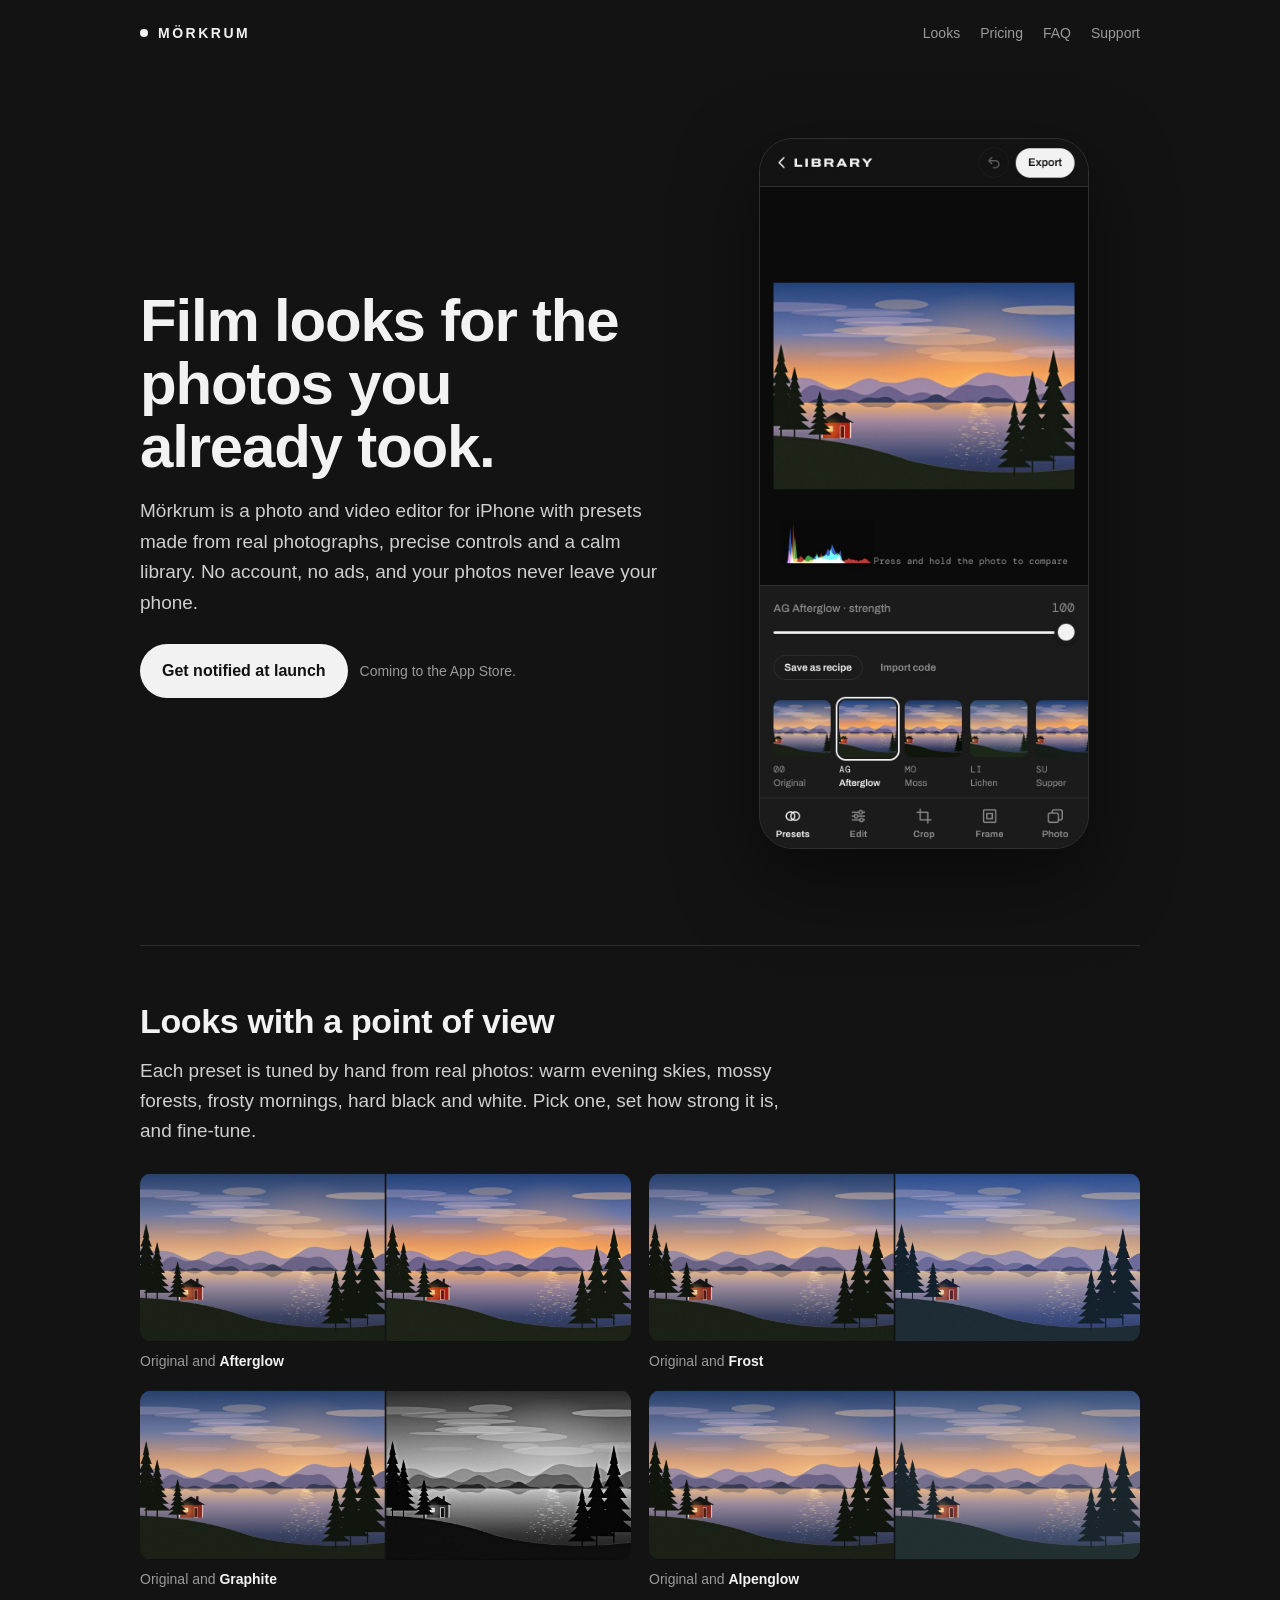
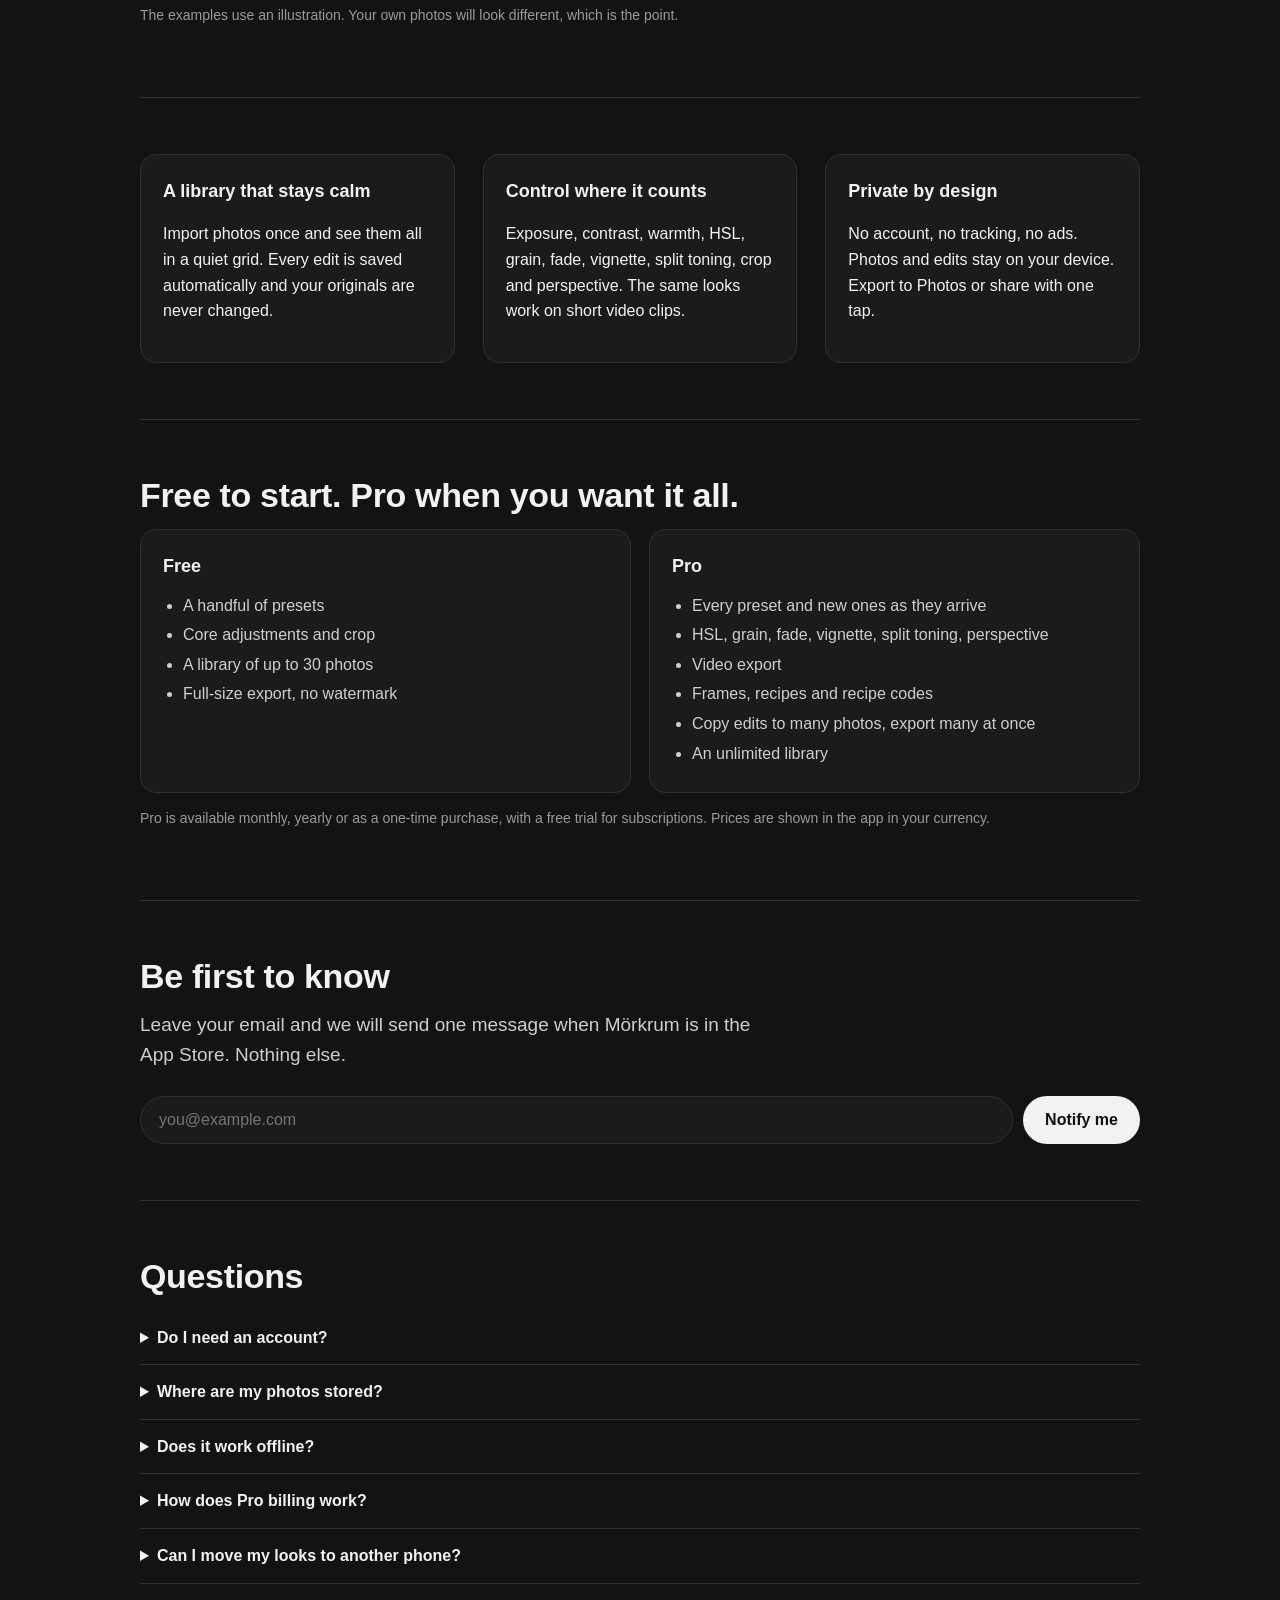
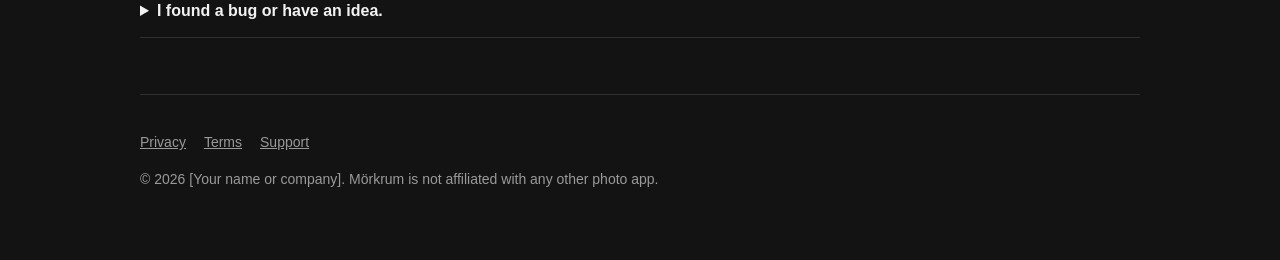
==== index.html @ 39f0fe03 "Silvra site" ====
<!DOCTYPE html>
<html lang="en">
<head>
<meta charset="utf-8">
<meta name="viewport" content="width=device-width,initial-scale=1">
<title>Mörkrum: film looks and a calm library for your photos</title>
<meta name="description" content="Mörkrum is a photo editor for iPhone with film-inspired presets, fine control and a private library. No account, no ads, nothing leaves your phone.">
<meta property="og:title" content="Mörkrum">
<meta property="og:description" content="Film-inspired presets and a calm library for your photos. No account. Nothing leaves your phone.">
<meta property="og:image" content="img/before-after-afterglow.jpg">
<link rel="stylesheet" href="style.css">
</head>
<body>
<div class="wrap">
  <header class="top">
    <a class="logo" href="./"><i></i>Mörkrum</a>
    <nav class="top"><a href="#looks">Looks</a><a href="#pricing">Pricing</a><a href="#faq">FAQ</a><a href="support.html">Support</a></nav>
  </header>

  <div class="hero">
    <div>
      <h1>Film looks for the photos you already took.</h1>
      <p class="lead">Mörkrum is a photo and video editor for iPhone with presets made from real photographs, precise controls and a calm library. No account, no ads, and your photos never leave your phone.</p>
      <div class="row">
        <a class="btn" href="#notify">Get notified at launch</a>
        <span class="small">Coming to the App Store.</span>
      </div>
    </div>
    <div class="phone"><img src="img/app-presets.jpg" alt="Mörkrum editing a photo with the Afterglow preset" width="780" height="1688"></div>
  </div>

  <section id="looks">
    <h2>Looks with a point of view</h2>
    <p class="lead">Each preset is tuned by hand from real photos: warm evening skies, mossy forests, frosty mornings, hard black and white. Pick one, set how strong it is, and fine-tune.</p>
    <div class="ba">
      <figure><img src="img/before-after-afterglow.jpg" alt="Before and after with the Afterglow preset" loading="lazy"><figcaption>Original and <b>Afterglow</b></figcaption></figure>
      <figure><img src="img/before-after-frost.jpg" alt="Before and after with the Frost preset" loading="lazy"><figcaption>Original and <b>Frost</b></figcaption></figure>
      <figure><img src="img/before-after-graphite.jpg" alt="Before and after with the Graphite preset" loading="lazy"><figcaption>Original and <b>Graphite</b></figcaption></figure>
      <figure><img src="img/before-after-alpenglow.jpg" alt="Before and after with the Alpenglow preset" loading="lazy"><figcaption>Original and <b>Alpenglow</b></figcaption></figure>
    </div>
    <p class="small">The examples use an illustration. Your own photos will look different, which is the point.</p>
  </section>

  <section>
    <div class="grid3">
      <div class="card"><h3>A library that stays calm</h3><p>Import photos once and see them all in a quiet grid. Every edit is saved automatically and your originals are never changed.</p></div>
      <div class="card"><h3>Control where it counts</h3><p>Exposure, contrast, warmth, HSL, grain, fade, vignette, split toning, crop and perspective. The same looks work on short video clips.</p></div>
      <div class="card"><h3>Private by design</h3><p>No account, no tracking, no ads. Photos and edits stay on your device. Export to Photos or share with one tap.</p></div>
    </div>
  </section>

  <section id="pricing">
    <h2>Free to start. Pro when you want it all.</h2>
    <div class="plans">
      <div class="card"><h3>Free</h3><ul><li>A handful of presets</li><li>Core adjustments and crop</li><li>A library of up to 30 photos</li><li>Full-size export, no watermark</li></ul></div>
      <div class="card"><h3>Pro</h3><ul><li>Every preset and new ones as they arrive</li><li>HSL, grain, fade, vignette, split toning, perspective</li><li>Video export</li><li>Frames, recipes and recipe codes</li><li>Copy edits to many photos, export many at once</li><li>An unlimited library</li></ul></div>
    </div>
    <p class="small">Pro is available monthly, yearly or as a one-time purchase, with a free trial for subscriptions. Prices are shown in the app in your currency.</p>
  </section>

  <section id="notify">
    <h2>Be first to know</h2>
    <p class="lead">Leave your email and we will send one message when Mörkrum is in the App Store. Nothing else.</p>
    <!-- TODO: byt action mot adressen till din e-posttjänst (till exempel Buttondown, Mailchimp eller Formspree). Se site/README.md. -->
    <form class="signup" action="mailto:hello@morkrum.app" method="post" enctype="text/plain">
      <input type="email" name="email" placeholder="you@example.com" aria-label="Email address" required>
      <button class="btn" type="submit">Notify me</button>
    </form>
  </section>

  <section id="faq">
    <h2>Questions</h2>
    <details><summary>Do I need an account?</summary><p>No. There is no sign-up and no login. Mörkrum works the moment you open it.</p></details>
    <details><summary>Where are my photos stored?</summary><p>On your device, inside the app. We do not upload your photos or edits anywhere. Your originals are kept as they are, and edits are saved separately.</p></details>
    <details><summary>Does it work offline?</summary><p>Yes. Editing, the library and export all work without a connection. Only buying or restoring Pro needs the internet.</p></details>
    <details><summary>How does Pro billing work?</summary><p>Pro is billed through your Apple ID. Subscriptions renew automatically until you cancel in your Apple ID settings, at least 24 hours before the period ends. There is also a one-time purchase that never renews.</p></details>
    <details><summary>Can I move my looks to another phone?</summary><p>Yes. Save a look as a recipe and share its code. Paste the code on another device to get the same look.</p></details>
    <details><summary>I found a bug or have an idea.</summary><p>Please write to <a href="mailto:support@morkrum.app">support@morkrum.app</a>. We read everything.</p></details>
  </section>

  <footer>
    <a href="privacy.html">Privacy</a><a href="terms.html">Terms</a><a href="support.html">Support</a>
    <p>© 2026 [Your name or company]. Mörkrum is not affiliated with any other photo app.</p>
  </footer>
</div>
</body>
</html>
---- style.css ----
:root{--bg:#131313;--panel:#1b1b1b;--line:#303030;--fg:#f2f2f2;--muted:#9a9a9a;color-scheme:dark}
*{box-sizing:border-box}
html{-webkit-text-size-adjust:100%}
body{margin:0;background:var(--bg);color:var(--fg);font:16px/1.6 -apple-system,BlinkMacSystemFont,"Segoe UI",Roboto,Helvetica,Arial,sans-serif;-webkit-font-smoothing:antialiased}
a{color:inherit}
.wrap{max-width:1040px;margin:0 auto;padding:0 20px}
header.top{display:flex;align-items:center;justify-content:space-between;padding:20px 0}
.logo{font-weight:800;letter-spacing:.18em;text-transform:uppercase;font-size:14px;text-decoration:none;display:flex;align-items:center;gap:10px}
.logo i{width:8px;height:8px;border-radius:50%;background:var(--fg);display:block}
nav.top a{margin-left:20px;color:var(--muted);text-decoration:none;font-size:14px}
nav.top a:hover{color:var(--fg)}
.hero{display:grid;gap:40px;align-items:center;padding:40px 0 64px}
@media(min-width:860px){.hero{grid-template-columns:1.1fr .9fr;padding:72px 0 96px}}
h1{font-size:clamp(34px,6vw,60px);line-height:1.05;margin:0 0 18px;letter-spacing:-.02em}
h2{font-size:clamp(24px,3.4vw,34px);line-height:1.15;margin:0 0 14px;letter-spacing:-.01em}
h3{font-size:18px;margin:0 0 6px}
.lead{font-size:19px;color:#cfcfcf;max-width:34em;margin:0 0 26px}
.btn{display:inline-block;background:var(--fg);color:#111;text-decoration:none;font-weight:700;padding:14px 22px;border-radius:999px;border:0;font-size:16px;cursor:pointer}
.btn.ghost{background:none;color:var(--fg);border:1px solid var(--line)}
.row{display:flex;gap:12px;flex-wrap:wrap;align-items:center}
.small{color:var(--muted);font-size:14px}
.phone{width:min(100%,330px);margin:0 auto;border-radius:34px;border:1px solid var(--line);overflow:hidden;box-shadow:0 30px 80px rgba(0,0,0,.5)}
.phone img{display:block;width:100%;height:auto}
section{padding:56px 0;border-top:1px solid var(--line)}
.grid3{display:grid;gap:28px}
@media(min-width:760px){.grid3{grid-template-columns:repeat(3,1fr)}}
.card{background:var(--panel);border:1px solid var(--line);border-radius:16px;padding:22px}
.ba{display:grid;gap:18px}
@media(min-width:760px){.ba{grid-template-columns:1fr 1fr}}
.ba figure{margin:0}
.ba img{width:100%;height:auto;display:block;border-radius:12px}
.ba figcaption{margin-top:8px;color:var(--muted);font-size:14px}
.ba figcaption b{color:var(--fg)}
.plans{display:grid;gap:18px}
@media(min-width:760px){.plans{grid-template-columns:1fr 1fr}}
.plans ul{margin:12px 0 0;padding-left:20px;color:#cfcfcf}
.plans li{margin:4px 0}
details{border-bottom:1px solid var(--line);padding:14px 0}
summary{cursor:pointer;font-weight:600}
details p{color:#cfcfcf;margin:10px 0 0}
form.signup{display:flex;gap:10px;flex-wrap:wrap}
form.signup input{flex:1 1 220px;min-width:0;background:var(--panel);border:1px solid var(--line);color:var(--fg);border-radius:999px;padding:14px 18px;font-size:16px}
footer{padding:36px 0 56px;border-top:1px solid var(--line);color:var(--muted);font-size:14px}
footer a{margin-right:18px}
article.doc{max-width:720px;padding:24px 0 72px}
article.doc h1{font-size:34px}
article.doc h2{font-size:20px;margin-top:34px}
article.doc p,article.doc li{color:#d6d6d6}
.todo{background:#2a2410;border:1px solid #5a4a14;color:#f0e2a8;border-radius:10px;padding:10px 14px;font-size:14px}
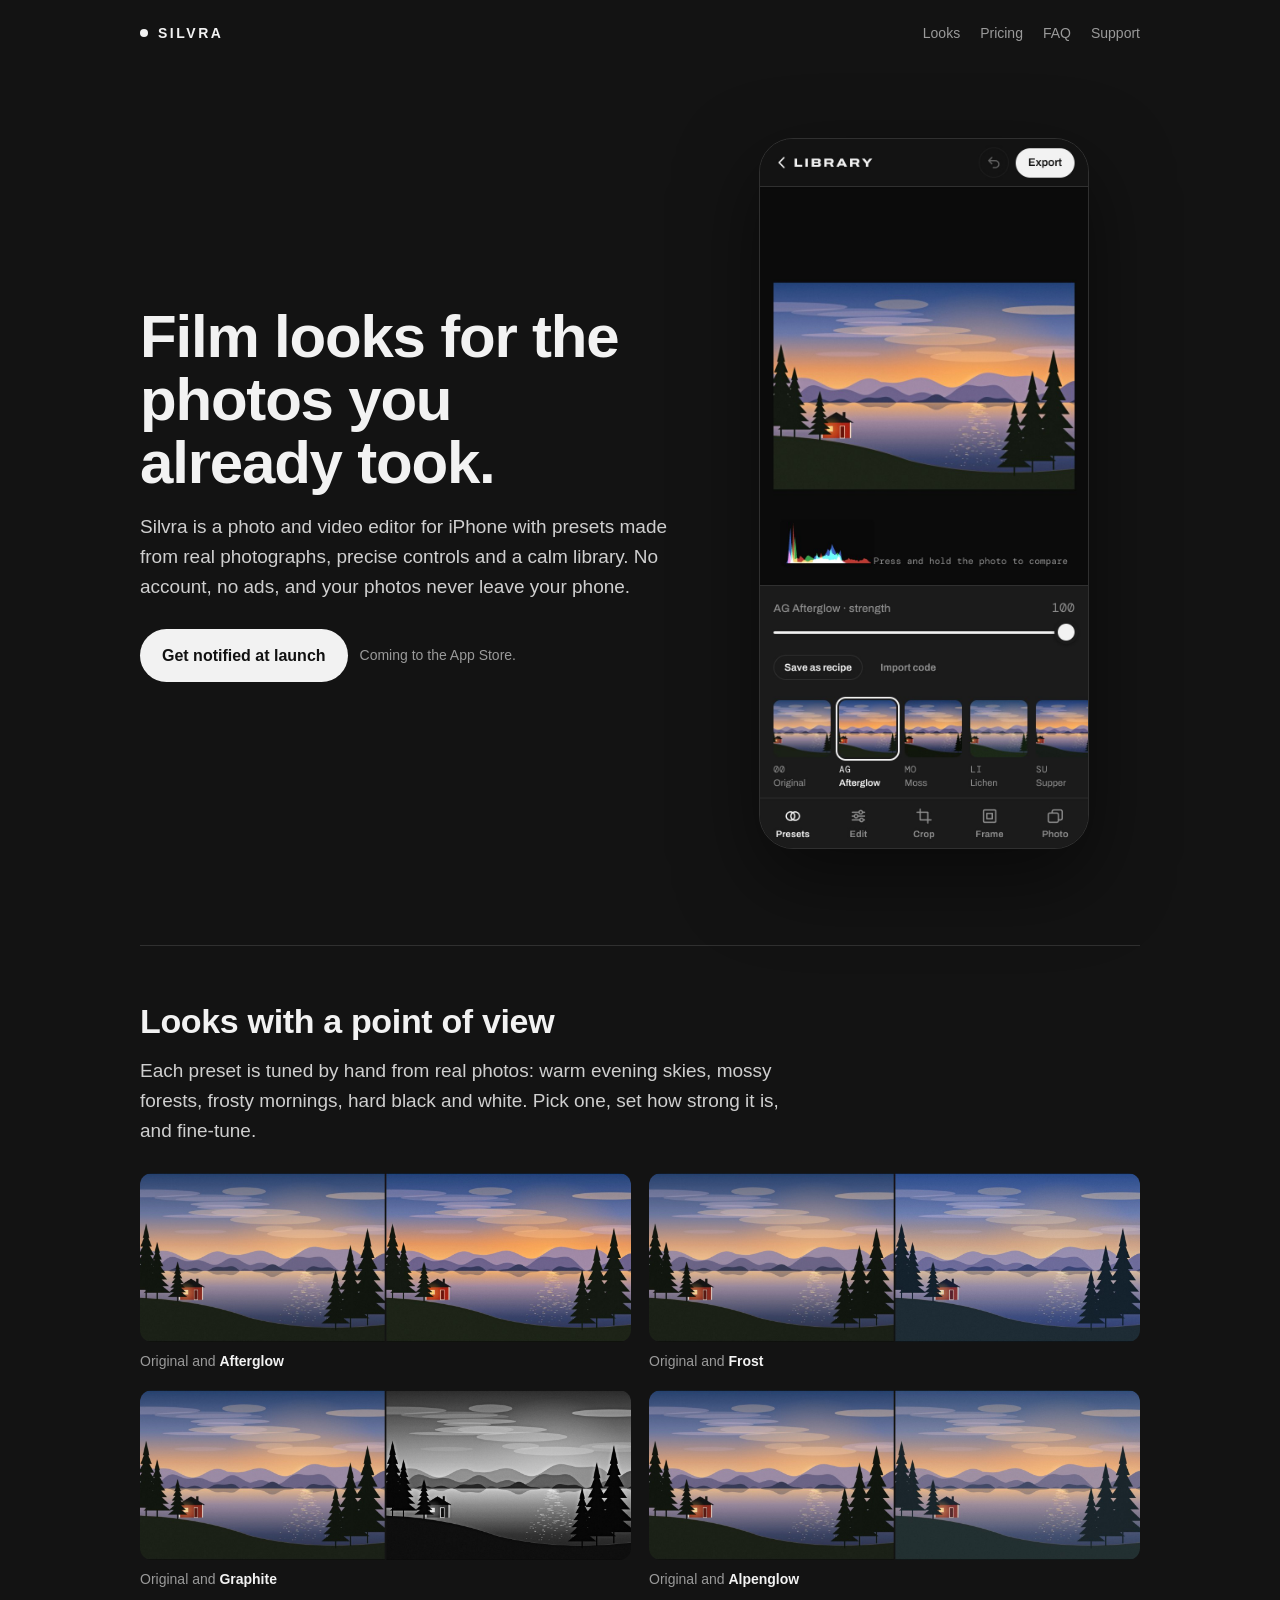
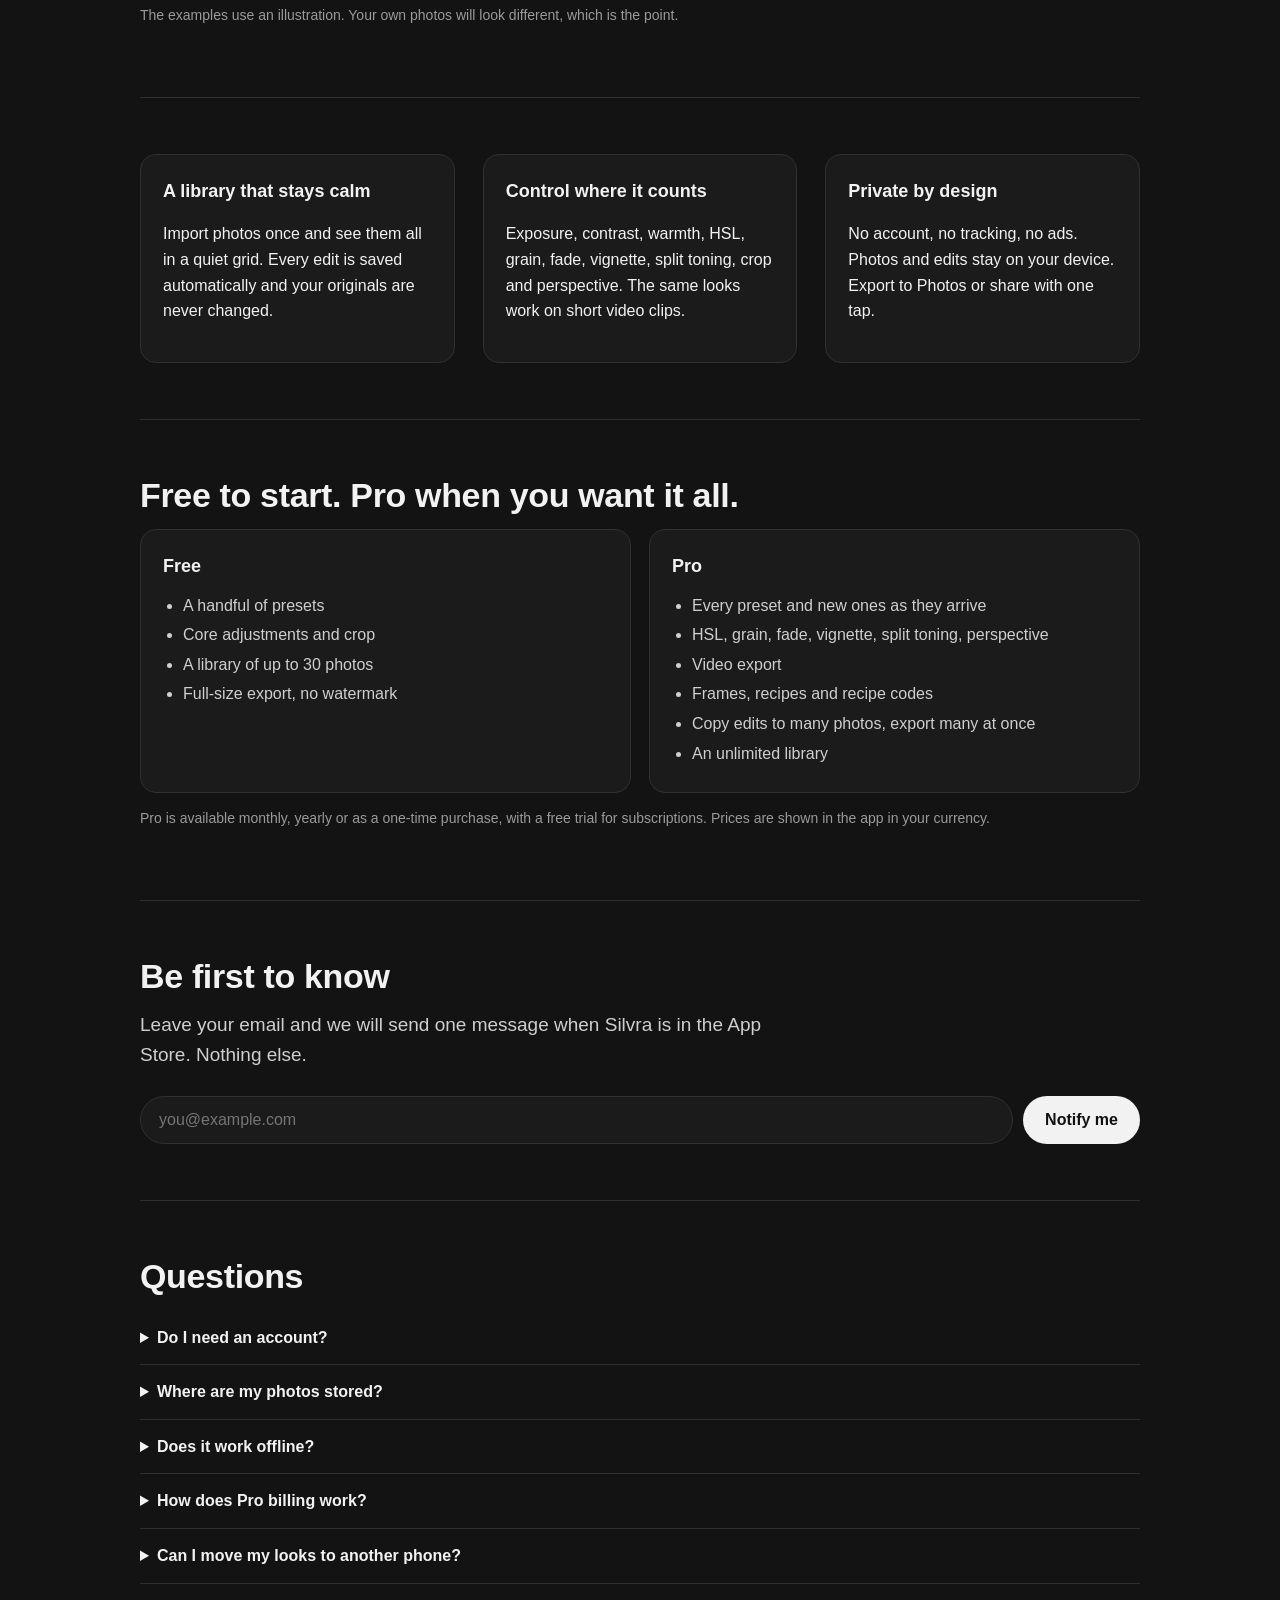
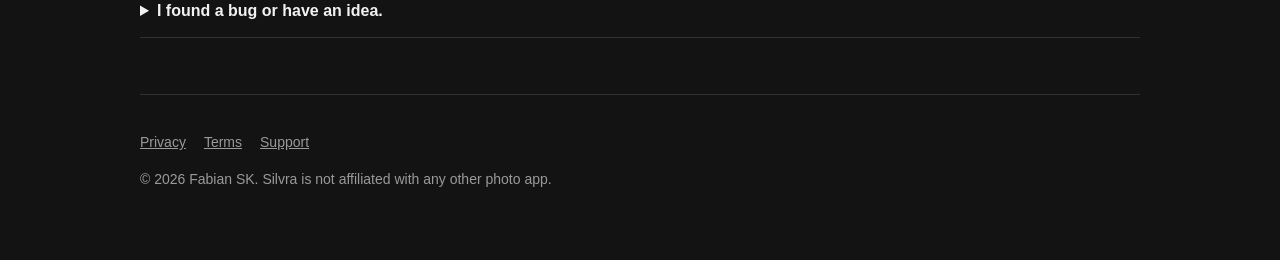
==== commit 2158e974: "Update contact and owner details" ====
--- a/index.html
+++ b/index.html
@@ -3,9 +3,9 @@
 <head>
 <meta charset="utf-8">
 <meta name="viewport" content="width=device-width,initial-scale=1">
-<title>Mörkrum: film looks and a calm library for your photos</title>
-<meta name="description" content="Mörkrum is a photo editor for iPhone with film-inspired presets, fine control and a private library. No account, no ads, nothing leaves your phone.">
-<meta property="og:title" content="Mörkrum">
+<title>Silvra: film looks and a calm library for your photos</title>
+<meta name="description" content="Silvra is a photo editor for iPhone with film-inspired presets, fine control and a private library. No account, no ads, nothing leaves your phone.">
+<meta property="og:title" content="Silvra">
 <meta property="og:description" content="Film-inspired presets and a calm library for your photos. No account. Nothing leaves your phone.">
 <meta property="og:image" content="img/before-after-afterglow.jpg">
 <link rel="stylesheet" href="style.css">
@@ -13,20 +13,20 @@
 <body>
 <div class="wrap">
   <header class="top">
-    <a class="logo" href="./"><i></i>Mörkrum</a>
+    <a class="logo" href="./"><i></i>Silvra</a>
     <nav class="top"><a href="#looks">Looks</a><a href="#pricing">Pricing</a><a href="#faq">FAQ</a><a href="support.html">Support</a></nav>
   </header>
 
   <div class="hero">
     <div>
       <h1>Film looks for the photos you already took.</h1>
-      <p class="lead">Mörkrum is a photo and video editor for iPhone with presets made from real photographs, precise controls and a calm library. No account, no ads, and your photos never leave your phone.</p>
+      <p class="lead">Silvra is a photo and video editor for iPhone with presets made from real photographs, precise controls and a calm library. No account, no ads, and your photos never leave your phone.</p>
       <div class="row">
         <a class="btn" href="#notify">Get notified at launch</a>
         <span class="small">Coming to the App Store.</span>
       </div>
     </div>
-    <div class="phone"><img src="img/app-presets.jpg" alt="Mörkrum editing a photo with the Afterglow preset" width="780" height="1688"></div>
+    <div class="phone"><img src="img/app-presets.jpg" alt="Silvra editing a photo with the Afterglow preset" width="780" height="1688"></div>
   </div>
 
   <section id="looks">
@@ -60,9 +60,9 @@
 
   <section id="notify">
     <h2>Be first to know</h2>
-    <p class="lead">Leave your email and we will send one message when Mörkrum is in the App Store. Nothing else.</p>
+    <p class="lead">Leave your email and we will send one message when Silvra is in the App Store. Nothing else.</p>
     <!-- TODO: byt action mot adressen till din e-posttjänst (till exempel Buttondown, Mailchimp eller Formspree). Se site/README.md. -->
-    <form class="signup" action="mailto:hello@morkrum.app" method="post" enctype="text/plain">
+    <form class="signup" action="mailto:contactsilvra@gmail.com" method="post" enctype="text/plain">
       <input type="email" name="email" placeholder="you@example.com" aria-label="Email address" required>
       <button class="btn" type="submit">Notify me</button>
     </form>
@@ -70,17 +70,17 @@
 
   <section id="faq">
     <h2>Questions</h2>
-    <details><summary>Do I need an account?</summary><p>No. There is no sign-up and no login. Mörkrum works the moment you open it.</p></details>
+    <details><summary>Do I need an account?</summary><p>No. There is no sign-up and no login. Silvra works the moment you open it.</p></details>
     <details><summary>Where are my photos stored?</summary><p>On your device, inside the app. We do not upload your photos or edits anywhere. Your originals are kept as they are, and edits are saved separately.</p></details>
     <details><summary>Does it work offline?</summary><p>Yes. Editing, the library and export all work without a connection. Only buying or restoring Pro needs the internet.</p></details>
     <details><summary>How does Pro billing work?</summary><p>Pro is billed through your Apple ID. Subscriptions renew automatically until you cancel in your Apple ID settings, at least 24 hours before the period ends. There is also a one-time purchase that never renews.</p></details>
     <details><summary>Can I move my looks to another phone?</summary><p>Yes. Save a look as a recipe and share its code. Paste the code on another device to get the same look.</p></details>
-    <details><summary>I found a bug or have an idea.</summary><p>Please write to <a href="mailto:support@morkrum.app">support@morkrum.app</a>. We read everything.</p></details>
+    <details><summary>I found a bug or have an idea.</summary><p>Please write to <a href="mailto:contactsilvra@gmail.com">contactsilvra@gmail.com</a>. We read everything.</p></details>
   </section>
 
   <footer>
     <a href="privacy.html">Privacy</a><a href="terms.html">Terms</a><a href="support.html">Support</a>
-    <p>© 2026 [Your name or company]. Mörkrum is not affiliated with any other photo app.</p>
+    <p>© 2026 Fabian SK. Silvra is not affiliated with any other photo app.</p>
   </footer>
 </div>
 </body>
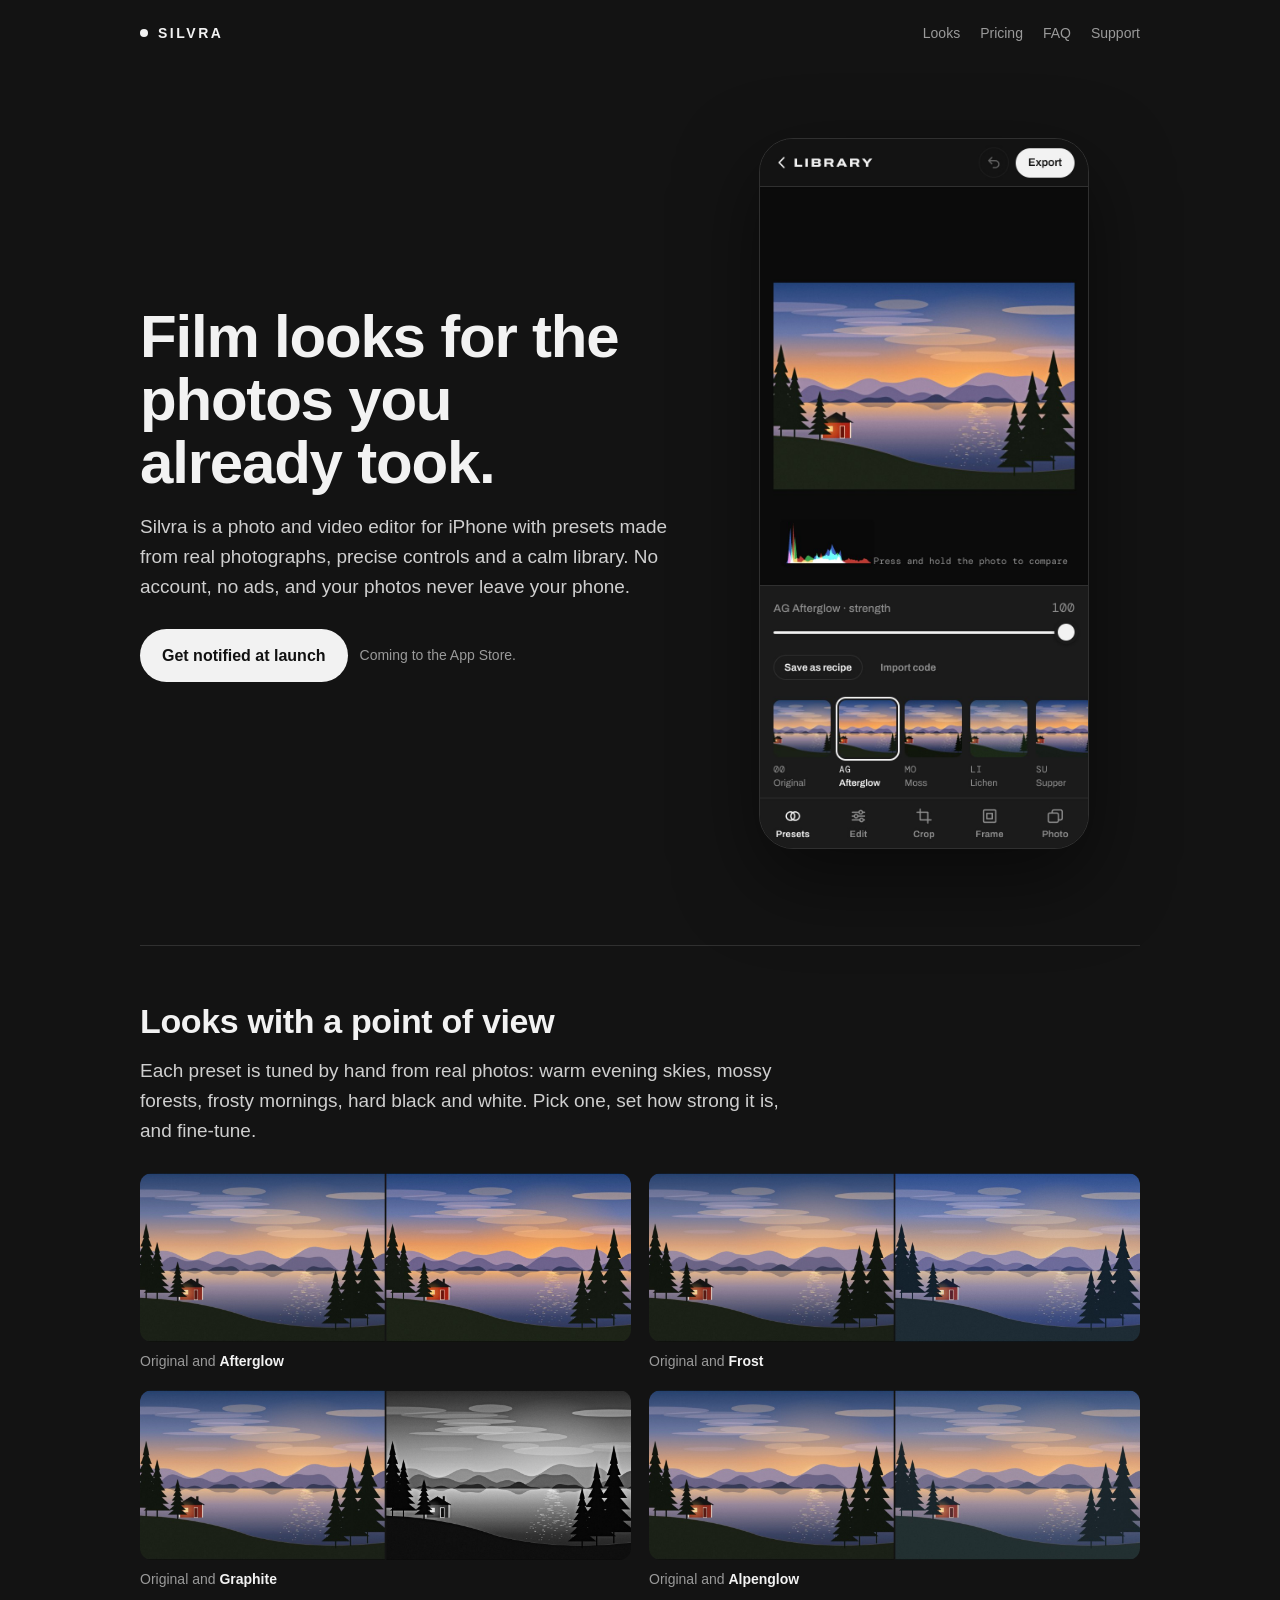
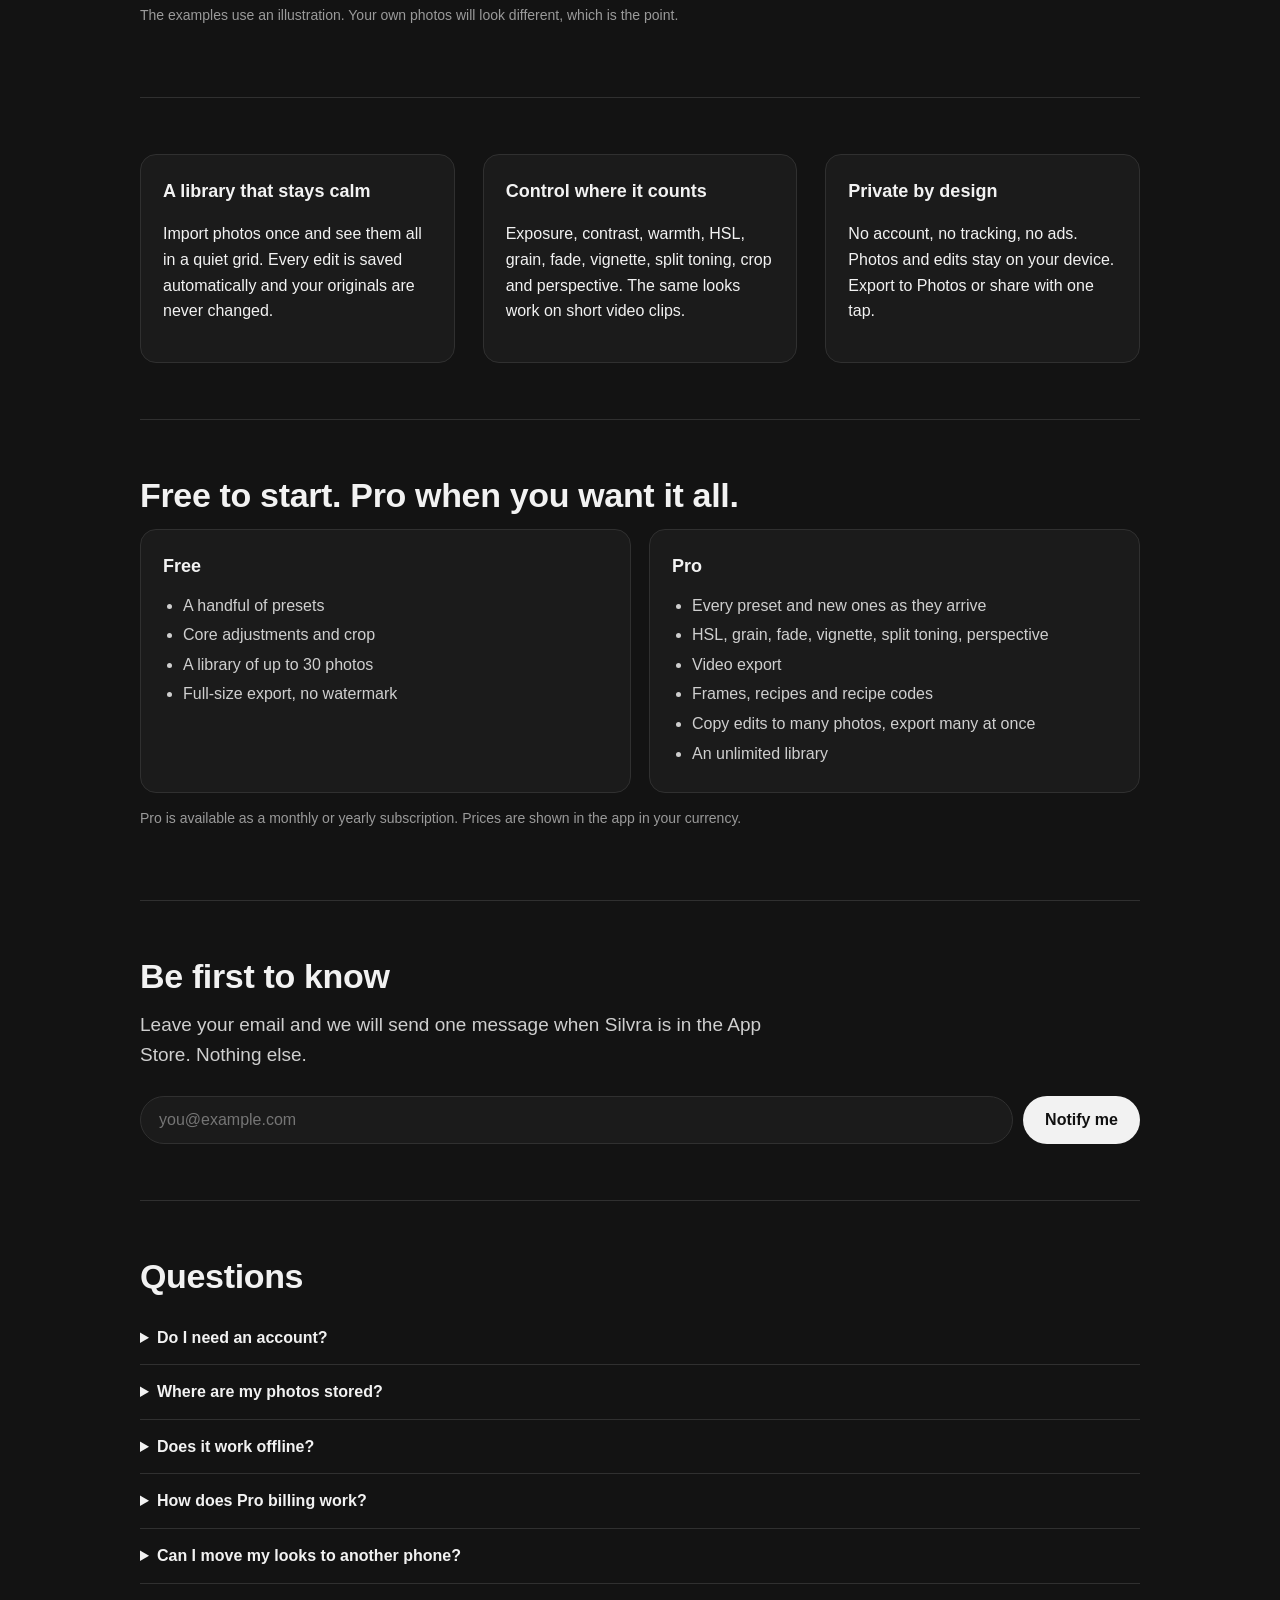
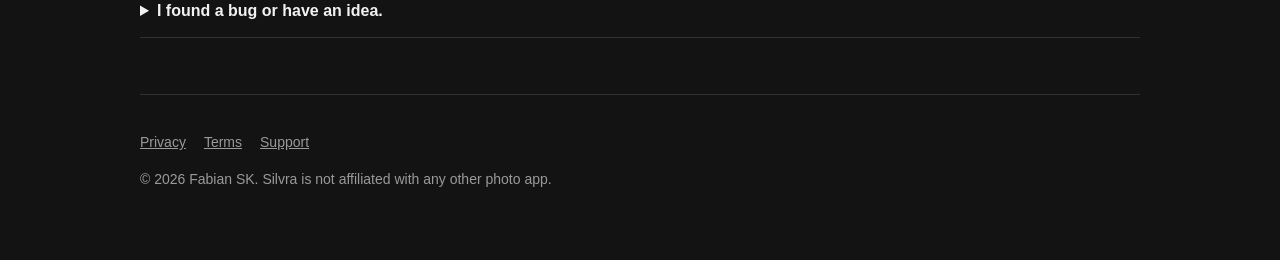
==== commit be7060b7: "Prissättning: bara prenumeration, ingen provperiod i texten Co-Authored-By: Claude Sonnet 5.5 <norep" ====
--- a/index.html
+++ b/index.html
@@ -55,7 +55,7 @@
       <div class="card"><h3>Free</h3><ul><li>A handful of presets</li><li>Core adjustments and crop</li><li>A library of up to 30 photos</li><li>Full-size export, no watermark</li></ul></div>
       <div class="card"><h3>Pro</h3><ul><li>Every preset and new ones as they arrive</li><li>HSL, grain, fade, vignette, split toning, perspective</li><li>Video export</li><li>Frames, recipes and recipe codes</li><li>Copy edits to many photos, export many at once</li><li>An unlimited library</li></ul></div>
     </div>
-    <p class="small">Pro is available monthly, yearly or as a one-time purchase, with a free trial for subscriptions. Prices are shown in the app in your currency.</p>
+    <p class="small">Pro is available as a monthly or yearly subscription. Prices are shown in the app in your currency.</p>
   </section>
 
   <section id="notify">
@@ -73,7 +73,7 @@
     <details><summary>Do I need an account?</summary><p>No. There is no sign-up and no login. Silvra works the moment you open it.</p></details>
     <details><summary>Where are my photos stored?</summary><p>On your device, inside the app. We do not upload your photos or edits anywhere. Your originals are kept as they are, and edits are saved separately.</p></details>
     <details><summary>Does it work offline?</summary><p>Yes. Editing, the library and export all work without a connection. Only buying or restoring Pro needs the internet.</p></details>
-    <details><summary>How does Pro billing work?</summary><p>Pro is billed through your Apple ID. Subscriptions renew automatically until you cancel in your Apple ID settings, at least 24 hours before the period ends. There is also a one-time purchase that never renews.</p></details>
+    <details><summary>How does Pro billing work?</summary><p>Pro is billed through your Apple ID. Subscriptions renew automatically until you cancel in your Apple ID settings, at least 24 hours before the period ends.</p></details>
     <details><summary>Can I move my looks to another phone?</summary><p>Yes. Save a look as a recipe and share its code. Paste the code on another device to get the same look.</p></details>
     <details><summary>I found a bug or have an idea.</summary><p>Please write to <a href="mailto:contactsilvra@gmail.com">contactsilvra@gmail.com</a>. We read everything.</p></details>
   </section>
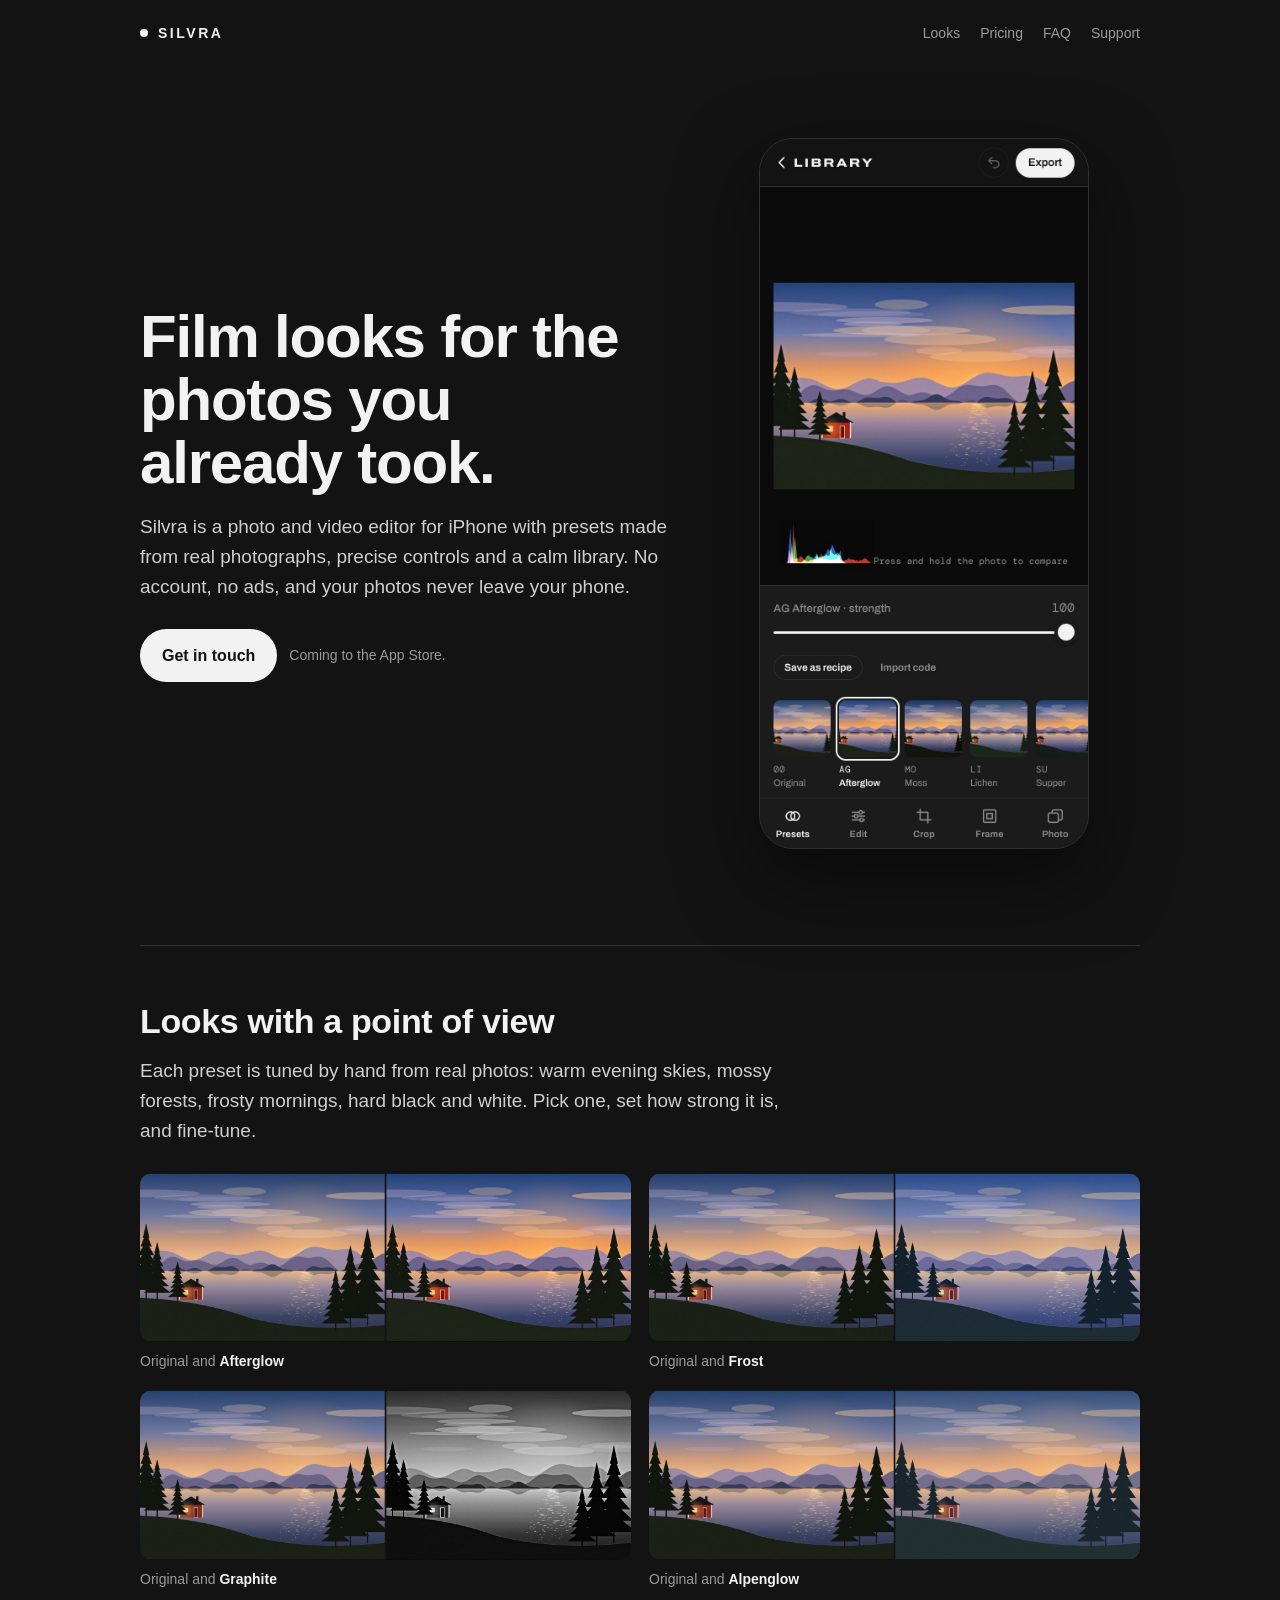
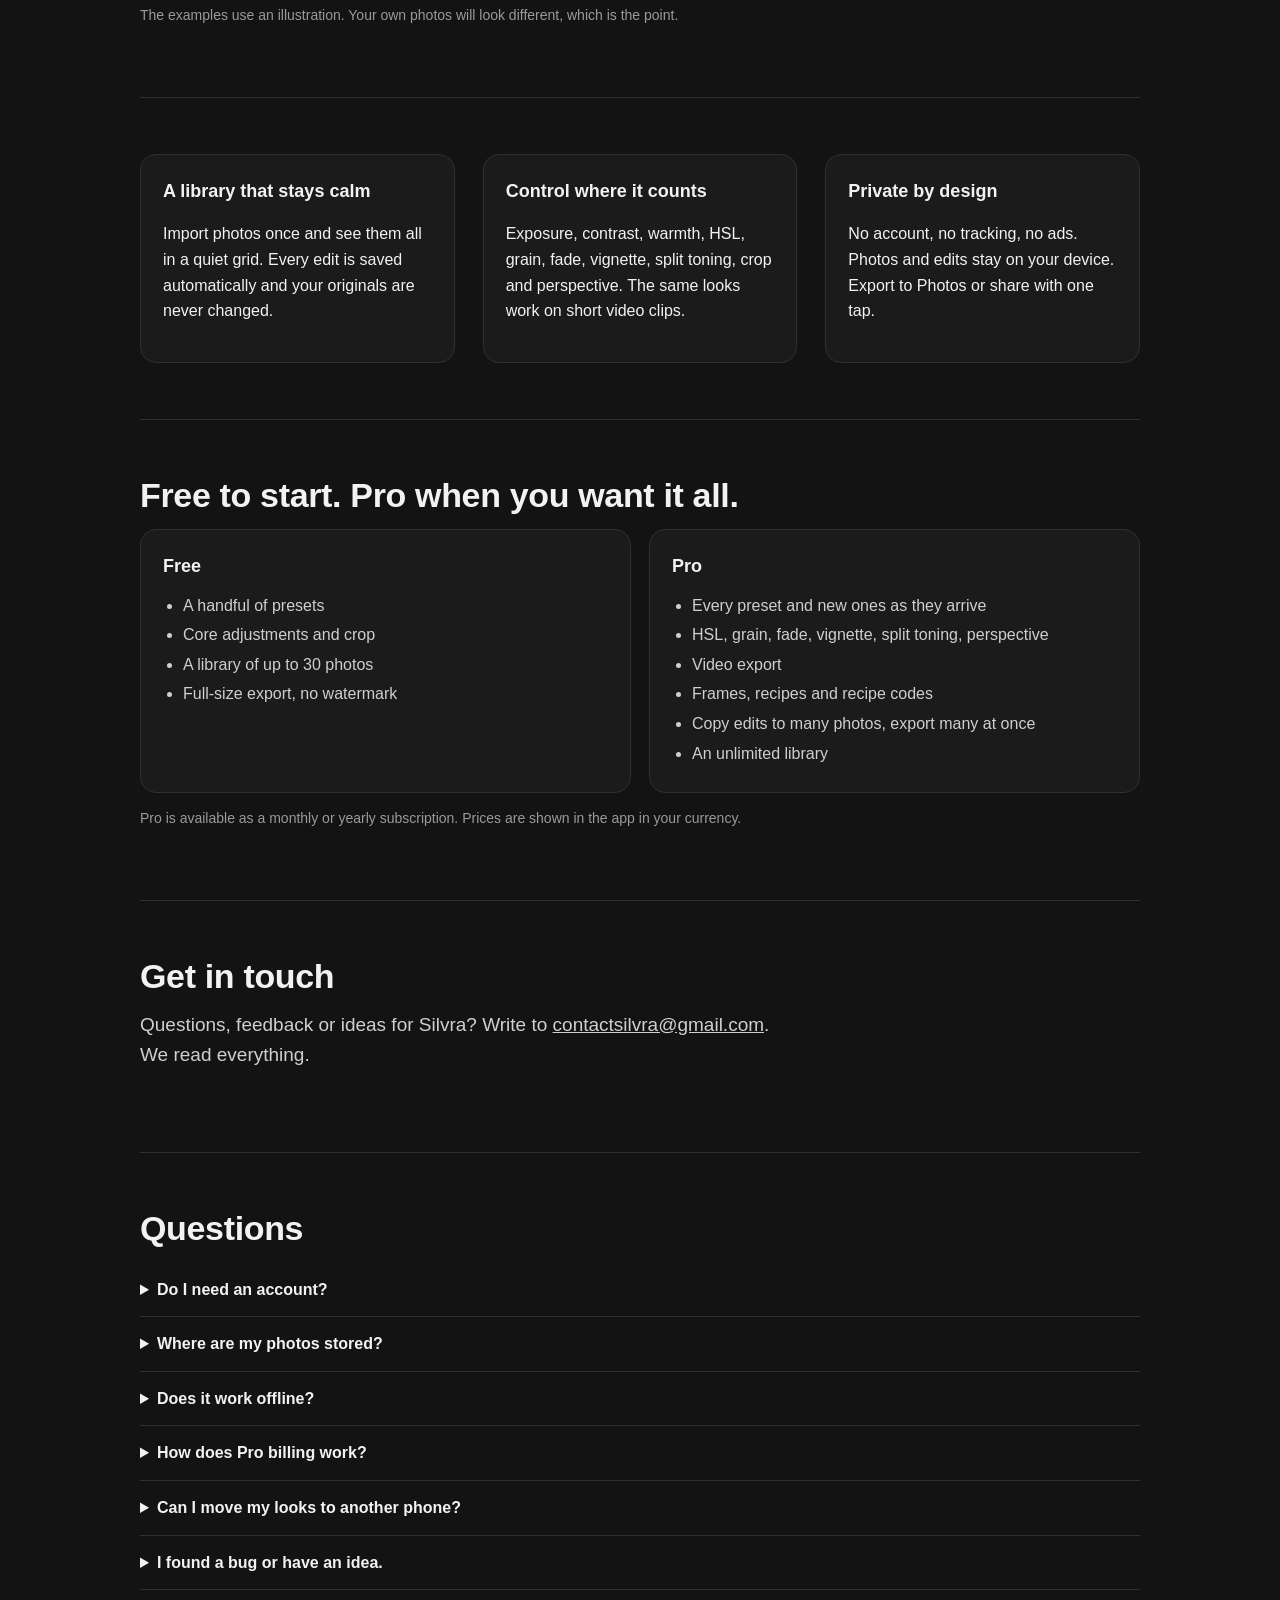
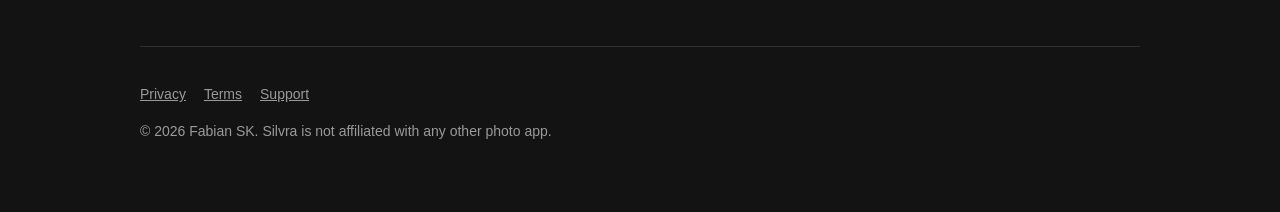
==== commit 743b8764: "Byt väntelistan mot en kontaktsektion Co-Authored-By: Claude Sonnet 5.5 <noreply@anthropic.com>" ====
--- a/index.html
+++ b/index.html
@@ -22,7 +22,7 @@
       <h1>Film looks for the photos you already took.</h1>
       <p class="lead">Silvra is a photo and video editor for iPhone with presets made from real photographs, precise controls and a calm library. No account, no ads, and your photos never leave your phone.</p>
       <div class="row">
-        <a class="btn" href="#notify">Get notified at launch</a>
+        <a class="btn" href="#contact">Get in touch</a>
         <span class="small">Coming to the App Store.</span>
       </div>
     </div>
@@ -58,14 +58,9 @@
     <p class="small">Pro is available as a monthly or yearly subscription. Prices are shown in the app in your currency.</p>
   </section>
 
-  <section id="notify">
-    <h2>Be first to know</h2>
-    <p class="lead">Leave your email and we will send one message when Silvra is in the App Store. Nothing else.</p>
-    <!-- TODO: byt action mot adressen till din e-posttjänst (till exempel Buttondown, Mailchimp eller Formspree). Se site/README.md. -->
-    <form class="signup" action="mailto:contactsilvra@gmail.com" method="post" enctype="text/plain">
-      <input type="email" name="email" placeholder="you@example.com" aria-label="Email address" required>
-      <button class="btn" type="submit">Notify me</button>
-    </form>
+  <section id="contact">
+    <h2>Get in touch</h2>
+    <p class="lead">Questions, feedback or ideas for Silvra? Write to <a href="mailto:contactsilvra@gmail.com">contactsilvra@gmail.com</a>. We read everything.</p>
   </section>
 
   <section id="faq">
